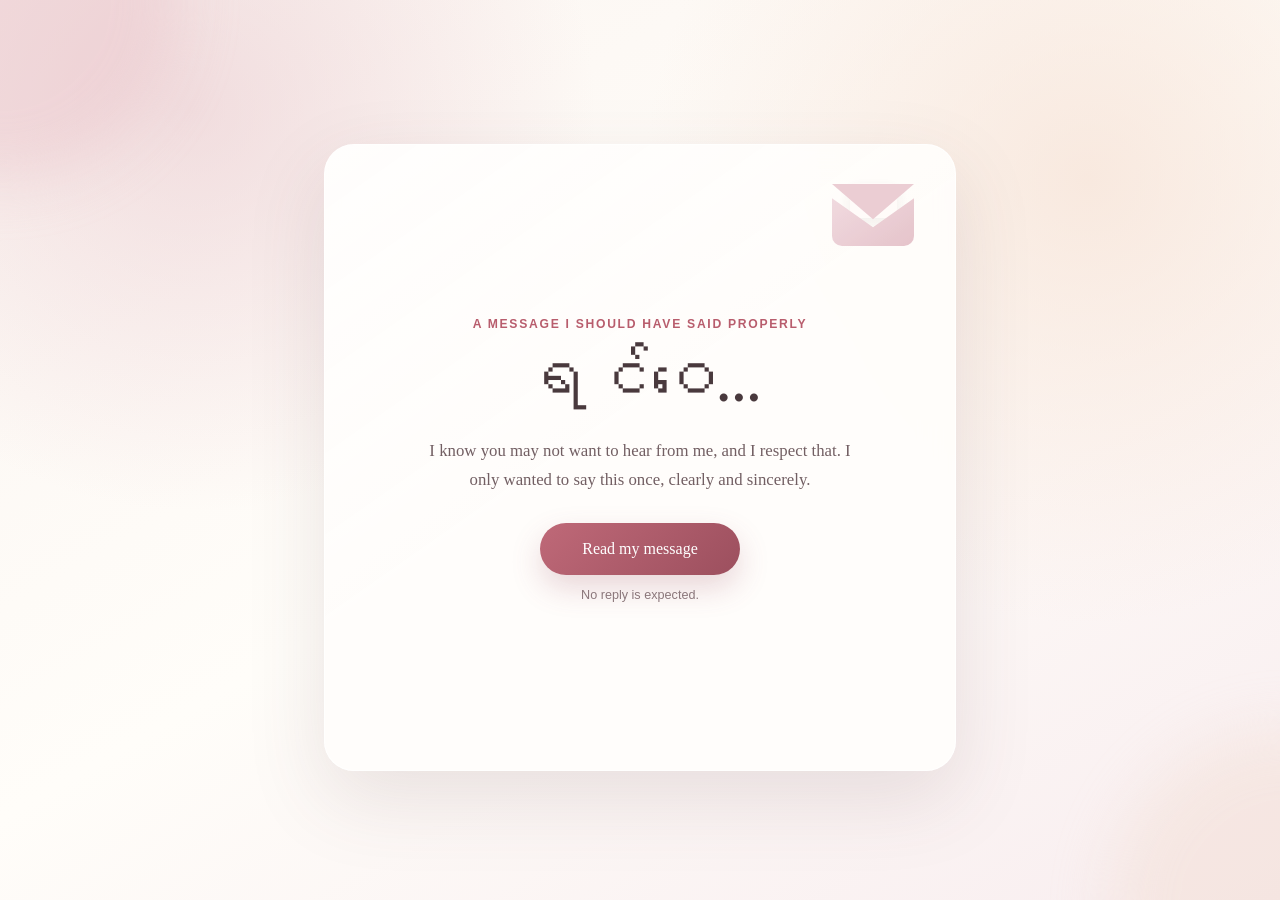
==== index.html @ 7823ca86 "Update index.html" ====
<!DOCTYPE html>
<html lang="en">
<head>
  <meta charset="UTF-8" />
  <meta name="viewport" content="width=device-width, initial-scale=1.0" />
  <meta name="theme-color" content="#fbf6f2" />
  <meta name="description" content="A personal message." />
  <title>A Message I Should Have Said Properly</title>
  <link rel="stylesheet" href="style.css" />
</head>
<body>
  <div class="ambient ambient-one" aria-hidden="true"></div>
  <div class="ambient ambient-two" aria-hidden="true"></div>

  <main class="page-shell">
    <section class="message-card" id="messageCard">
      <div class="envelope-wrap" aria-hidden="true">
        <div class="envelope">
          <div class="envelope-flap"></div>
          <div class="letter">♡</div>
          <div class="envelope-front"></div>
        </div>
      </div>

      <div id="introView" class="view active">
        <p class="eyebrow">A message I should have said properly</p>
        <h1 id="greeting">Hey...</h1>
        <p class="intro-copy">
          I know you may not want to hear from me, and I respect that.
          I only wanted to say this once, clearly and sincerely.
        </p>

        <button class="primary-button" id="readButton" type="button">
          Read my message
        </button>

        <p class="no-pressure">No reply is expected.</p>
      </div>

      <div id="messageView" class="view" hidden>
        <p class="eyebrow">No excuses. No expectations.</p>
        <h2 id="messageTitle">I’m sorry.</h2>

        <div class="progress-wrap">
          <div class="progress-text" id="progressText">1 / 1</div>
          <div class="progress-bar">
            <span class="progress-fill" id="progressFill"></span>
          </div>
        </div>

        <div class="step-card">
          <p class="step-paragraph" id="stepParagraph"></p>
        </div>

        <div class="nav-buttons">
          <button class="secondary-button" id="backButton" type="button">
            Back
          </button>
          <button class="primary-button" id="nextButton" type="button">
            Next
          </button>
        </div>

        <div class="signature" id="signature"></div>

        <div id="reactionSection" class="reaction-section" hidden>
          <div class="reaction-divider"></div>

          <p class="reaction-eyebrow">Only if you want to</p>
          <h3>How do you feel after reading this?</h3>
          <p class="reaction-note">
            You don't have to choose anything. If you do choose, your response stays on this page
            until you press <strong>Send my response</strong>.
          </p>

          <div class="reaction-grid" id="reactionGrid">
            <button class="reaction-button" type="button" data-reaction="still_hurt">
              I'm still hurt
            </button>
            <button class="reaction-button" type="button" data-reaction="need_time">
              I need more time
            </button>
            <button class="reaction-button" type="button" data-reaction="forgive">
              I forgive you
            </button>
            <button class="reaction-button" type="button" data-reaction="read_take_care">
              I read this. Take care.
            </button>
          </div>

          <button class="send-response-button" id="sendResponseButton" type="button" disabled>
            Send my response
          </button>

          <p class="reaction-status" id="reactionStatus" aria-live="polite"></p>
        </div>
      </div>
    </section>

    
  </main>

  <script src="script.js"></script>
</body>
</html>
---- style.css ----
:root {
  --bg: #fbf6f2;
  --paper: rgba(255, 253, 251, 0.94);
  --ink: #4f4144;
  --muted: #8b777b;
  --rose: #b85d6d;
  --rose-dark: #8f4453;
  --rose-soft: #edd1d7;
  --cream: #fffaf5;
  --line: rgba(143, 68, 83, 0.12);
  --shadow: 0 28px 80px rgba(94, 61, 68, 0.13);
}

* {
  box-sizing: border-box;
}

html {
  background: var(--bg);
}

body {
  min-height: 100vh;
  margin: 0;
  color: var(--ink);
  font-family: Georgia, "Times New Roman", serif;
  background:
    radial-gradient(circle at 15% 12%, rgba(232, 199, 205, 0.55), transparent 30%),
    radial-gradient(circle at 85% 20%, rgba(246, 226, 214, 0.75), transparent 34%),
    linear-gradient(150deg, #fbf5f1 0%, #fffdf9 50%, #f8edef 100%);
  overflow-x: hidden;
}

button {
  font: inherit;
}

.ambient {
  position: fixed;
  width: 360px;
  height: 360px;
  border-radius: 999px;
  filter: blur(30px);
  opacity: 0.35;
  pointer-events: none;
}

.ambient-one {
  top: -180px;
  left: -180px;
  background: #e6b8c1;
}

.ambient-two {
  right: -190px;
  bottom: -190px;
  background: #f0d8c9;
}

.page-shell {
  position: relative;
  z-index: 2;
  width: min(100%, 680px);
  min-height: 100vh;
  margin: 0 auto;
  padding: 34px 16px 24px;
  display: grid;
  align-content: center;
  gap: 14px;
}

.message-card {
  position: relative;
  min-height: 610px;
  padding: 38px 22px 34px;
  border: 1px solid rgba(255, 255, 255, 0.82);
  border-radius: 30px;
  background: var(--paper);
  box-shadow: var(--shadow);
  backdrop-filter: blur(16px);
  -webkit-backdrop-filter: blur(16px);
  overflow: hidden;
}

.message-card::before {
  content: "";
  position: absolute;
  inset: 0;
  pointer-events: none;
  background: linear-gradient(145deg, rgba(255,255,255,.42), transparent 48%);
}

.view {
  position: relative;
  z-index: 2;
  max-width: 500px;
  margin: 0 auto;
  animation: fadeUp .5s ease both;
}

#introView {
  min-height: 525px;
  display: flex;
  flex-direction: column;
  justify-content: center;
  text-align: center;
}

#messageView {
  padding-top: 16px;
}

.eyebrow {
  margin: 0 0 14px;
  color: var(--rose);
  font-family: Arial, Helvetica, sans-serif;
  font-size: .76rem;
  font-weight: 700;
  letter-spacing: .14em;
  text-transform: uppercase;
}

h1,
h2 {
  margin: 0;
  color: #49393d;
  font-weight: 500;
  letter-spacing: -.025em;
}

h1 {
  font-size: clamp(2.4rem, 9vw, 4.2rem);
  line-height: 1.02;
}

h2 {
  font-size: clamp(2.1rem, 8vw, 3.5rem);
  line-height: 1.03;
}

.intro-copy {
  max-width: 430px;
  margin: 22px auto 0;
  color: #725f63;
  font-size: 1.05rem;
  line-height: 1.75;
}

.primary-button,
.secondary-button {
  min-height: 52px;
  padding: 13px 24px;
  border-radius: 999px;
  cursor: pointer;
  transition: transform .18s ease, box-shadow .18s ease;
}

.primary-button {
  border: 0;
  color: white;
  background: linear-gradient(135deg, #bf6978, #9c4f5e);
  box-shadow: 0 13px 30px rgba(156, 79, 94, .22);
}

.primary-button:hover,
.primary-button:focus-visible,
.secondary-button:hover,
.secondary-button:focus-visible {
  transform: translateY(-2px);
}

.primary-button:hover,
.primary-button:focus-visible {
  box-shadow: 0 16px 34px rgba(156, 79, 94, .28);
}

.secondary-button {
  border: 1px solid #e4d2d6;
  color: var(--rose-dark);
  background: rgba(255, 250, 247, 0.95);
}

#readButton {
  align-self: center;
  min-width: 200px;
  margin-top: 28px;
}

.no-pressure {
  margin: 13px 0 0;
  color: var(--muted);
  font-family: Arial, Helvetica, sans-serif;
  font-size: .79rem;
}

.progress-wrap {
  margin-top: 18px;
  margin-bottom: 20px;
}

.progress-text {
  margin-bottom: 8px;
  text-align: center;
  color: #8c6a71;
  font-family: Arial, Helvetica, sans-serif;
  font-size: .85rem;
  font-weight: 700;
}

.progress-bar {
  width: 100%;
  height: 6px;
  border-radius: 999px;
  background: #efdfdf;
  overflow: hidden;
}

.progress-fill {
  display: block;
  width: 0;
  height: 100%;
  border-radius: inherit;
  background: linear-gradient(90deg, #cc8592, #9c4f5e);
  transition: width .3s ease;
}

.step-card {
  min-height: 275px;
  display: grid;
  align-items: center;
  padding: 26px 22px;
  border: 1px solid var(--line);
  border-radius: 24px;
  background: linear-gradient(145deg, rgba(255,250,247,.95), rgba(252,241,243,.78));
  box-shadow: 0 10px 24px rgba(94, 61, 68, 0.05);
}

.step-paragraph {
  margin: 0;
  color: #5d4d51;
  font-size: 1.08rem;
  line-height: 1.9;
  text-align: center;
  animation: fadeUp .45s ease both;
}

.nav-buttons {
  display: grid;
  grid-template-columns: 1fr 1fr;
  gap: 12px;
  margin-top: 18px;
}

.signature {
  margin-top: 20px;
  text-align: right;
  color: #8c6a71;
  font-style: italic;
  font-size: 1rem;
}

.privacy-note {
  margin: 0 auto;
  max-width: 580px;
  text-align: center;
  color: rgba(92, 74, 78, .62);
  font-family: Arial, Helvetica, sans-serif;
  font-size: .72rem;
  line-height: 1.45;
}

.envelope-wrap {
  position: absolute;
  z-index: 1;
  right: 18px;
  top: 15px;
  width: 96px;
  height: 82px;
  opacity: .8;
}

.envelope {
  position: absolute;
  inset: 0;
  animation: floatEnvelope 3.8s ease-in-out infinite;
}

.envelope-front {
  position: absolute;
  left: 7px;
  bottom: 7px;
  width: 82px;
  height: 52px;
  border-radius: 5px 5px 10px 10px;
  background: linear-gradient(145deg, #eed2d8, #dfb5bf);
  clip-path: polygon(0 8%, 50% 64%, 100% 8%, 100% 100%, 0 100%);
}

.envelope-flap {
  position: absolute;
  z-index: 1;
  left: 7px;
  top: 13px;
  width: 82px;
  height: 42px;
  background: #e6c1c9;
  clip-path: polygon(0 0, 50% 84%, 100% 0);
}

.letter {
  position: absolute;
  z-index: 0;
  left: 25px;
  bottom: 35px;
  width: 47px;
  height: 35px;
  display: grid;
  place-items: center;
  border-radius: 5px;
  color: var(--rose);
  background: #fffaf8;
  box-shadow: 0 6px 15px rgba(94, 61, 68, .09);
  animation: letterPeek 3.8s ease-in-out infinite;
}

@keyframes fadeUp {
  from {
    opacity: 0;
    transform: translateY(12px);
  }
  to {
    opacity: 1;
    transform: translateY(0);
  }
}

@keyframes floatEnvelope {
  0%,100% { transform: translateY(0) rotate(-1deg); }
  50% { transform: translateY(-7px) rotate(1deg); }
}

@keyframes letterPeek {
  0%,100% { transform: translateY(3px); }
  50% { transform: translateY(-8px); }
}

@media (min-width: 640px) {
  .page-shell {
    padding: 45px 24px 30px;
  }

  .message-card {
    padding: 52px 54px 48px;
  }

  .envelope-wrap {
    right: 34px;
    top: 26px;
  }
}

@media (max-width: 420px) {
  .message-card {
    min-height: 580px;
    padding-inline: 18px;
    border-radius: 25px;
  }

  #introView {
    min-height: 500px;
  }

  .step-card {
    min-height: 290px;
    padding-inline: 18px;
  }

  .nav-buttons {
    grid-template-columns: 1fr;
  }

  .envelope-wrap {
    transform: scale(.82);
    transform-origin: top right;
  }
}

@media (prefers-reduced-motion: reduce) {
  *,
  *::before,
  *::after {
    animation-duration: .001ms !important;
    animation-iteration-count: 1 !important;
    transition-duration: .001ms !important;
  }
}


.reaction-section {
  margin-top: 34px;
  padding-top: 4px;
  animation: fadeUp .5s ease both;
}

.reaction-divider {
  width: 46px;
  height: 1px;
  margin: 0 auto 26px;
  background: #d9b9bf;
}

.reaction-eyebrow {
  margin: 0 0 9px;
  text-align: center;
  color: var(--rose);
  font-family: Arial, Helvetica, sans-serif;
  font-size: .73rem;
  font-weight: 700;
  letter-spacing: .13em;
  text-transform: uppercase;
}

.reaction-section h3 {
  margin: 0;
  text-align: center;
  color: #4d3b3f;
  font-size: 1.35rem;
  font-weight: 500;
}

.reaction-note {
  max-width: 430px;
  margin: 11px auto 18px;
  text-align: center;
  color: #8a7579;
  font-family: Arial, Helvetica, sans-serif;
  font-size: .82rem;
  line-height: 1.55;
}

.reaction-grid {
  display: grid;
  gap: 10px;
}

.reaction-button {
  min-height: 50px;
  padding: 12px 15px;
  border: 1px solid #e7d4d8;
  border-radius: 15px;
  background: rgba(255, 251, 249, .96);
  color: #674d53;
  cursor: pointer;
  transition: transform .16s ease, border-color .16s ease, background .16s ease;
}

.reaction-button:hover,
.reaction-button:focus-visible {
  transform: translateY(-1px);
  border-color: #cf9fab;
}

.reaction-button.selected {
  border-color: #b66272;
  background: #f8e9ec;
  color: #7e3e4b;
  font-weight: 700;
}

.send-response-button {
  width: 100%;
  min-height: 50px;
  margin-top: 14px;
  padding: 12px 18px;
  border: 0;
  border-radius: 999px;
  background: linear-gradient(135deg, #b96372, #934957);
  color: #fff;
  font-family: Arial, Helvetica, sans-serif;
  font-weight: 700;
  cursor: pointer;
}

.send-response-button:disabled {
  opacity: .45;
  cursor: not-allowed;
}

.reaction-status {
  min-height: 20px;
  margin: 10px 0 0;
  text-align: center;
  color: #81686d;
  font-family: Arial, Helvetica, sans-serif;
  font-size: .8rem;
}
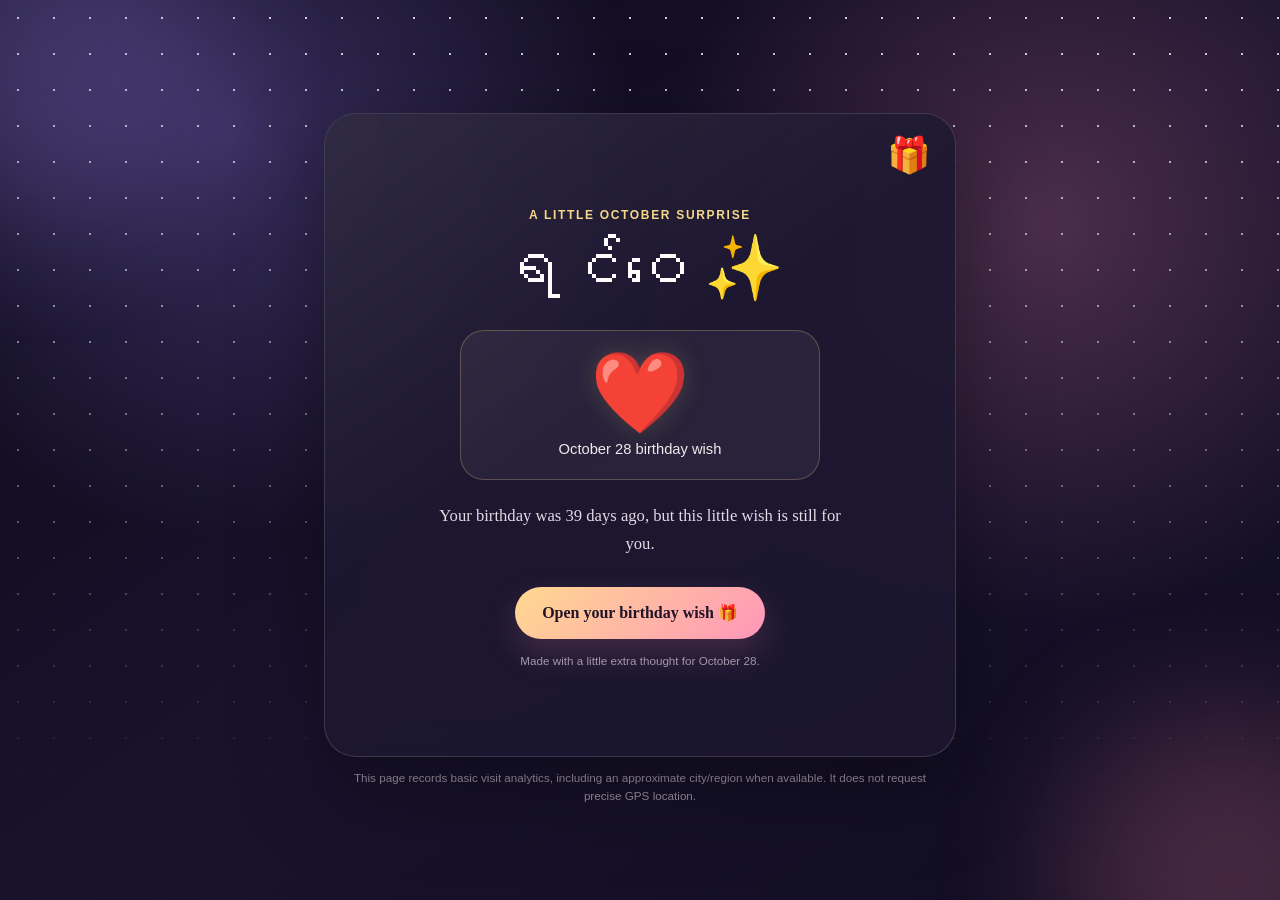
==== commit b0650ff5: "Add files via upload" ====
--- a/index.html
+++ b/index.html
@@ -3,49 +3,48 @@
 <head>
   <meta charset="UTF-8" />
   <meta name="viewport" content="width=device-width, initial-scale=1.0" />
-  <meta name="theme-color" content="#fbf6f2" />
-  <meta name="description" content="A personal message." />
-  <title>A Message I Should Have Said Properly</title>
+  <meta name="theme-color" content="#171329" />
+  <meta name="description" content="A little October 28 birthday surprise." />
+  <title>October 28 ✨</title>
   <link rel="stylesheet" href="style.css" />
 </head>
 <body>
-  <div class="ambient ambient-one" aria-hidden="true"></div>
-  <div class="ambient ambient-two" aria-hidden="true"></div>
+  <div class="stars" aria-hidden="true"></div>
+  <div class="glow glow-one" aria-hidden="true"></div>
+  <div class="glow glow-two" aria-hidden="true"></div>
+  <div id="confetti" class="confetti" aria-hidden="true"></div>
 
   <main class="page-shell">
-    <section class="message-card" id="messageCard">
-      <div class="envelope-wrap" aria-hidden="true">
-        <div class="envelope">
-          <div class="envelope-flap"></div>
-          <div class="letter">♡</div>
-          <div class="envelope-front"></div>
-        </div>
-      </div>
+    <section class="birthday-card" id="birthdayCard">
+      <div class="gift-icon" aria-hidden="true">🎁</div>
 
       <div id="introView" class="view active">
-        <p class="eyebrow">A message I should have said properly</p>
-        <h1 id="greeting">Hey...</h1>
-        <p class="intro-copy">
-          I know you may not want to hear from me, and I respect that.
-          I only wanted to say this once, clearly and sincerely.
+        <p class="eyebrow">A little October surprise</p>
+        <h1 id="greeting">For you ✨</h1>
+
+        <div class="countdown-box" aria-live="polite">
+          <div class="countdown-number" id="countdownNumber">—</div>
+          <div class="countdown-label" id="countdownLabel">until October 28</div>
+        </div>
+
+        <p class="intro-copy" id="introCopy">
+          Something special is waiting for you. Open it whenever you're ready.
         </p>
 
         <button class="primary-button" id="readButton" type="button">
-          Read my message
+          Open your birthday surprise 🎁
         </button>
 
-        <p class="no-pressure">No reply is expected.</p>
+        <p class="tiny-note">Made with a little extra thought for October 28.</p>
       </div>
 
       <div id="messageView" class="view" hidden>
-        <p class="eyebrow">No excuses. No expectations.</p>
-        <h2 id="messageTitle">I’m sorry.</h2>
+        <p class="eyebrow" id="messageEyebrow">A birthday wish for you</p>
+        <h2 id="messageTitle">Happy Birthday 🎂</h2>
 
         <div class="progress-wrap">
           <div class="progress-text" id="progressText">1 / 1</div>
-          <div class="progress-bar">
-            <span class="progress-fill" id="progressFill"></span>
-          </div>
+          <div class="progress-bar"><span class="progress-fill" id="progressFill"></span></div>
         </div>
 
         <div class="step-card">
@@ -53,51 +52,31 @@
         </div>
 
         <div class="nav-buttons">
-          <button class="secondary-button" id="backButton" type="button">
-            Back
-          </button>
-          <button class="primary-button" id="nextButton" type="button">
-            Next
-          </button>
+          <button class="secondary-button" id="backButton" type="button">Back</button>
+          <button class="primary-button" id="nextButton" type="button">Next</button>
         </div>
 
         <div class="signature" id="signature"></div>
 
         <div id="reactionSection" class="reaction-section" hidden>
           <div class="reaction-divider"></div>
-
-          <p class="reaction-eyebrow">Only if you want to</p>
-          <h3>How do you feel after reading this?</h3>
-          <p class="reaction-note">
-            You don't have to choose anything. If you do choose, your response stays on this page
-            until you press <strong>Send my response</strong>.
-          </p>
-
+          <p class="reaction-eyebrow">One last tiny question 😊</p>
+          <h3>Did this make you smile?</h3>
           <div class="reaction-grid" id="reactionGrid">
-            <button class="reaction-button" type="button" data-reaction="still_hurt">
-              I'm still hurt
-            </button>
-            <button class="reaction-button" type="button" data-reaction="need_time">
-              I need more time
-            </button>
-            <button class="reaction-button" type="button" data-reaction="forgive">
-              I forgive you
-            </button>
-            <button class="reaction-button" type="button" data-reaction="read_take_care">
-              I read this. Take care.
-            </button>
+            <button class="reaction-button" type="button" data-reaction="yes_smile">Yes ❤️</button>
+            <button class="reaction-button" type="button" data-reaction="of_course">Of course 😄</button>
           </div>
-
           <button class="send-response-button" id="sendResponseButton" type="button" disabled>
-            Send my response
+            Send my answer
           </button>
-
           <p class="reaction-status" id="reactionStatus" aria-live="polite"></p>
         </div>
       </div>
     </section>
 
-    
+    <p class="privacy-note">
+      This page records basic visit analytics, including an approximate city/region when available. It does not request precise GPS location.
+    </p>
   </main>
 
   <script src="script.js"></script>
--- a/style.css
+++ b/style.css
@@ -1,496 +1,73 @@
 :root {
-  --bg: #fbf6f2;
-  --paper: rgba(255, 253, 251, 0.94);
-  --ink: #4f4144;
-  --muted: #8b777b;
-  --rose: #b85d6d;
-  --rose-dark: #8f4453;
-  --rose-soft: #edd1d7;
-  --cream: #fffaf5;
-  --line: rgba(143, 68, 83, 0.12);
-  --shadow: 0 28px 80px rgba(94, 61, 68, 0.13);
+  --bg: #100d20;
+  --card: rgba(29, 23, 48, .88);
+  --paper: rgba(255,255,255,.94);
+  --ink: #fff9fb;
+  --muted: #d8c9d9;
+  --pink: #ff8fb4;
+  --gold: #f7d889;
+  --violet: #9e85ff;
 }
-
-* {
-  box-sizing: border-box;
+* { box-sizing: border-box; }
+html { background: var(--bg); }
+body {
+  min-height: 100vh; margin: 0; color: var(--ink);
+  font-family: Georgia, "Times New Roman", serif; overflow-x: hidden;
+  background:
+    radial-gradient(circle at 18% 15%, rgba(158,133,255,.28), transparent 31%),
+    radial-gradient(circle at 82% 25%, rgba(255,143,180,.22), transparent 32%),
+    linear-gradient(145deg, #0d0a19 0%, #19122d 52%, #100d20 100%);
 }
-
-html {
-  background: var(--bg);
-}
-
-body {
-  min-height: 100vh;
-  margin: 0;
-  color: var(--ink);
-  font-family: Georgia, "Times New Roman", serif;
-  background:
-    radial-gradient(circle at 15% 12%, rgba(232, 199, 205, 0.55), transparent 30%),
-    radial-gradient(circle at 85% 20%, rgba(246, 226, 214, 0.75), transparent 34%),
-    linear-gradient(150deg, #fbf5f1 0%, #fffdf9 50%, #f8edef 100%);
-  overflow-x: hidden;
-}
-
-button {
-  font: inherit;
-}
-
-.ambient {
-  position: fixed;
-  width: 360px;
-  height: 360px;
-  border-radius: 999px;
-  filter: blur(30px);
-  opacity: 0.35;
-  pointer-events: none;
-}
-
-.ambient-one {
-  top: -180px;
-  left: -180px;
-  background: #e6b8c1;
-}
-
-.ambient-two {
-  right: -190px;
-  bottom: -190px;
-  background: #f0d8c9;
-}
-
-.page-shell {
-  position: relative;
-  z-index: 2;
-  width: min(100%, 680px);
-  min-height: 100vh;
-  margin: 0 auto;
-  padding: 34px 16px 24px;
-  display: grid;
-  align-content: center;
-  gap: 14px;
-}
-
-.message-card {
-  position: relative;
-  min-height: 610px;
-  padding: 38px 22px 34px;
-  border: 1px solid rgba(255, 255, 255, 0.82);
-  border-radius: 30px;
-  background: var(--paper);
-  box-shadow: var(--shadow);
-  backdrop-filter: blur(16px);
-  -webkit-backdrop-filter: blur(16px);
-  overflow: hidden;
-}
-
-.message-card::before {
-  content: "";
-  position: absolute;
-  inset: 0;
-  pointer-events: none;
-  background: linear-gradient(145deg, rgba(255,255,255,.42), transparent 48%);
-}
-
-.view {
-  position: relative;
-  z-index: 2;
-  max-width: 500px;
-  margin: 0 auto;
-  animation: fadeUp .5s ease both;
-}
-
-#introView {
-  min-height: 525px;
-  display: flex;
-  flex-direction: column;
-  justify-content: center;
-  text-align: center;
-}
-
-#messageView {
-  padding-top: 16px;
-}
-
-.eyebrow {
-  margin: 0 0 14px;
-  color: var(--rose);
-  font-family: Arial, Helvetica, sans-serif;
-  font-size: .76rem;
-  font-weight: 700;
-  letter-spacing: .14em;
-  text-transform: uppercase;
-}
-
-h1,
-h2 {
-  margin: 0;
-  color: #49393d;
-  font-weight: 500;
-  letter-spacing: -.025em;
-}
-
-h1 {
-  font-size: clamp(2.4rem, 9vw, 4.2rem);
-  line-height: 1.02;
-}
-
-h2 {
-  font-size: clamp(2.1rem, 8vw, 3.5rem);
-  line-height: 1.03;
-}
-
-.intro-copy {
-  max-width: 430px;
-  margin: 22px auto 0;
-  color: #725f63;
-  font-size: 1.05rem;
-  line-height: 1.75;
-}
-
-.primary-button,
-.secondary-button {
-  min-height: 52px;
-  padding: 13px 24px;
-  border-radius: 999px;
-  cursor: pointer;
-  transition: transform .18s ease, box-shadow .18s ease;
-}
-
-.primary-button {
-  border: 0;
-  color: white;
-  background: linear-gradient(135deg, #bf6978, #9c4f5e);
-  box-shadow: 0 13px 30px rgba(156, 79, 94, .22);
-}
-
-.primary-button:hover,
-.primary-button:focus-visible,
-.secondary-button:hover,
-.secondary-button:focus-visible {
-  transform: translateY(-2px);
-}
-
-.primary-button:hover,
-.primary-button:focus-visible {
-  box-shadow: 0 16px 34px rgba(156, 79, 94, .28);
-}
-
-.secondary-button {
-  border: 1px solid #e4d2d6;
-  color: var(--rose-dark);
-  background: rgba(255, 250, 247, 0.95);
-}
-
-#readButton {
-  align-self: center;
-  min-width: 200px;
-  margin-top: 28px;
-}
-
-.no-pressure {
-  margin: 13px 0 0;
-  color: var(--muted);
-  font-family: Arial, Helvetica, sans-serif;
-  font-size: .79rem;
-}
-
-.progress-wrap {
-  margin-top: 18px;
-  margin-bottom: 20px;
-}
-
-.progress-text {
-  margin-bottom: 8px;
-  text-align: center;
-  color: #8c6a71;
-  font-family: Arial, Helvetica, sans-serif;
-  font-size: .85rem;
-  font-weight: 700;
-}
-
-.progress-bar {
-  width: 100%;
-  height: 6px;
-  border-radius: 999px;
-  background: #efdfdf;
-  overflow: hidden;
-}
-
-.progress-fill {
-  display: block;
-  width: 0;
-  height: 100%;
-  border-radius: inherit;
-  background: linear-gradient(90deg, #cc8592, #9c4f5e);
-  transition: width .3s ease;
-}
-
-.step-card {
-  min-height: 275px;
-  display: grid;
-  align-items: center;
-  padding: 26px 22px;
-  border: 1px solid var(--line);
-  border-radius: 24px;
-  background: linear-gradient(145deg, rgba(255,250,247,.95), rgba(252,241,243,.78));
-  box-shadow: 0 10px 24px rgba(94, 61, 68, 0.05);
-}
-
-.step-paragraph {
-  margin: 0;
-  color: #5d4d51;
-  font-size: 1.08rem;
-  line-height: 1.9;
-  text-align: center;
-  animation: fadeUp .45s ease both;
-}
-
-.nav-buttons {
-  display: grid;
-  grid-template-columns: 1fr 1fr;
-  gap: 12px;
-  margin-top: 18px;
-}
-
-.signature {
-  margin-top: 20px;
-  text-align: right;
-  color: #8c6a71;
-  font-style: italic;
-  font-size: 1rem;
-}
-
-.privacy-note {
-  margin: 0 auto;
-  max-width: 580px;
-  text-align: center;
-  color: rgba(92, 74, 78, .62);
-  font-family: Arial, Helvetica, sans-serif;
-  font-size: .72rem;
-  line-height: 1.45;
-}
-
-.envelope-wrap {
-  position: absolute;
-  z-index: 1;
-  right: 18px;
-  top: 15px;
-  width: 96px;
-  height: 82px;
-  opacity: .8;
-}
-
-.envelope {
-  position: absolute;
-  inset: 0;
-  animation: floatEnvelope 3.8s ease-in-out infinite;
-}
-
-.envelope-front {
-  position: absolute;
-  left: 7px;
-  bottom: 7px;
-  width: 82px;
-  height: 52px;
-  border-radius: 5px 5px 10px 10px;
-  background: linear-gradient(145deg, #eed2d8, #dfb5bf);
-  clip-path: polygon(0 8%, 50% 64%, 100% 8%, 100% 100%, 0 100%);
-}
-
-.envelope-flap {
-  position: absolute;
-  z-index: 1;
-  left: 7px;
-  top: 13px;
-  width: 82px;
-  height: 42px;
-  background: #e6c1c9;
-  clip-path: polygon(0 0, 50% 84%, 100% 0);
-}
-
-.letter {
-  position: absolute;
-  z-index: 0;
-  left: 25px;
-  bottom: 35px;
-  width: 47px;
-  height: 35px;
-  display: grid;
-  place-items: center;
-  border-radius: 5px;
-  color: var(--rose);
-  background: #fffaf8;
-  box-shadow: 0 6px 15px rgba(94, 61, 68, .09);
-  animation: letterPeek 3.8s ease-in-out infinite;
-}
-
-@keyframes fadeUp {
-  from {
-    opacity: 0;
-    transform: translateY(12px);
-  }
-  to {
-    opacity: 1;
-    transform: translateY(0);
-  }
-}
-
-@keyframes floatEnvelope {
-  0%,100% { transform: translateY(0) rotate(-1deg); }
-  50% { transform: translateY(-7px) rotate(1deg); }
-}
-
-@keyframes letterPeek {
-  0%,100% { transform: translateY(3px); }
-  50% { transform: translateY(-8px); }
-}
-
-@media (min-width: 640px) {
-  .page-shell {
-    padding: 45px 24px 30px;
-  }
-
-  .message-card {
-    padding: 52px 54px 48px;
-  }
-
-  .envelope-wrap {
-    right: 34px;
-    top: 26px;
-  }
-}
-
-@media (max-width: 420px) {
-  .message-card {
-    min-height: 580px;
-    padding-inline: 18px;
-    border-radius: 25px;
-  }
-
-  #introView {
-    min-height: 500px;
-  }
-
-  .step-card {
-    min-height: 290px;
-    padding-inline: 18px;
-  }
-
-  .nav-buttons {
-    grid-template-columns: 1fr;
-  }
-
-  .envelope-wrap {
-    transform: scale(.82);
-    transform-origin: top right;
-  }
-}
-
-@media (prefers-reduced-motion: reduce) {
-  *,
-  *::before,
-  *::after {
-    animation-duration: .001ms !important;
-    animation-iteration-count: 1 !important;
-    transition-duration: .001ms !important;
-  }
-}
-
-
-.reaction-section {
-  margin-top: 34px;
-  padding-top: 4px;
-  animation: fadeUp .5s ease both;
-}
-
-.reaction-divider {
-  width: 46px;
-  height: 1px;
-  margin: 0 auto 26px;
-  background: #d9b9bf;
-}
-
-.reaction-eyebrow {
-  margin: 0 0 9px;
-  text-align: center;
-  color: var(--rose);
-  font-family: Arial, Helvetica, sans-serif;
-  font-size: .73rem;
-  font-weight: 700;
-  letter-spacing: .13em;
-  text-transform: uppercase;
-}
-
-.reaction-section h3 {
-  margin: 0;
-  text-align: center;
-  color: #4d3b3f;
-  font-size: 1.35rem;
-  font-weight: 500;
-}
-
-.reaction-note {
-  max-width: 430px;
-  margin: 11px auto 18px;
-  text-align: center;
-  color: #8a7579;
-  font-family: Arial, Helvetica, sans-serif;
-  font-size: .82rem;
-  line-height: 1.55;
-}
-
-.reaction-grid {
-  display: grid;
-  gap: 10px;
-}
-
-.reaction-button {
-  min-height: 50px;
-  padding: 12px 15px;
-  border: 1px solid #e7d4d8;
-  border-radius: 15px;
-  background: rgba(255, 251, 249, .96);
-  color: #674d53;
-  cursor: pointer;
-  transition: transform .16s ease, border-color .16s ease, background .16s ease;
-}
-
-.reaction-button:hover,
-.reaction-button:focus-visible {
-  transform: translateY(-1px);
-  border-color: #cf9fab;
-}
-
-.reaction-button.selected {
-  border-color: #b66272;
-  background: #f8e9ec;
-  color: #7e3e4b;
-  font-weight: 700;
-}
-
-.send-response-button {
-  width: 100%;
-  min-height: 50px;
-  margin-top: 14px;
-  padding: 12px 18px;
-  border: 0;
-  border-radius: 999px;
-  background: linear-gradient(135deg, #b96372, #934957);
-  color: #fff;
-  font-family: Arial, Helvetica, sans-serif;
-  font-weight: 700;
-  cursor: pointer;
-}
-
-.send-response-button:disabled {
-  opacity: .45;
-  cursor: not-allowed;
-}
-
-.reaction-status {
-  min-height: 20px;
-  margin: 10px 0 0;
-  text-align: center;
-  color: #81686d;
-  font-family: Arial, Helvetica, sans-serif;
-  font-size: .8rem;
-}
+button { font: inherit; }
+.stars { position: fixed; inset: 0; pointer-events:none; opacity:.8; background-image: radial-gradient(#fff 1px, transparent 1px); background-size: 36px 36px; mask-image: linear-gradient(to bottom, black, transparent 90%); }
+.glow { position:fixed; width:340px; height:340px; border-radius:50%; filter:blur(70px); opacity:.22; pointer-events:none; }
+.glow-one { top:-120px; left:-130px; background:#a58bff; }
+.glow-two { right:-120px; bottom:-150px; background:#ff87b1; }
+.page-shell { position:relative; z-index:2; width:min(100%,680px); min-height:100vh; margin:0 auto; padding:28px 16px 22px; display:grid; align-content:center; gap:12px; }
+.birthday-card { position:relative; min-height:630px; padding:42px 22px 34px; border:1px solid rgba(255,255,255,.15); border-radius:32px; background:var(--card); box-shadow:0 30px 90px rgba(0,0,0,.35); backdrop-filter:blur(18px); overflow:hidden; }
+.birthday-card::before { content:""; position:absolute; inset:0; pointer-events:none; background:linear-gradient(145deg,rgba(255,255,255,.08),transparent 45%); }
+.view { position:relative; z-index:2; max-width:500px; margin:0 auto; animation:fadeUp .55s ease both; }
+#introView { min-height:540px; display:flex; flex-direction:column; justify-content:center; text-align:center; }
+#messageView { padding-top:18px; }
+.gift-icon { position:absolute; right:24px; top:20px; font-size:2.2rem; animation:float 3s ease-in-out infinite; z-index:3; }
+.eyebrow,.reaction-eyebrow { margin:0 0 13px; color:var(--gold); font-family:Arial,sans-serif; font-size:.75rem; font-weight:800; letter-spacing:.14em; text-transform:uppercase; }
+h1,h2,h3 { margin:0; font-weight:500; }
+h1 { font-size:clamp(2.4rem,9vw,4rem); line-height:1.05; }
+h2 { font-size:clamp(2rem,8vw,3.4rem); line-height:1.05; text-align:center; }
+h3 { font-size:1.55rem; }
+.countdown-box { margin:28px auto 0; width:min(100%,360px); padding:22px 16px; border:1px solid rgba(247,216,137,.26); border-radius:24px; background:rgba(255,255,255,.055); }
+.countdown-number { color:var(--gold); font-family:Arial,sans-serif; font-size:clamp(3rem,14vw,5rem); line-height:1; font-weight:900; text-shadow:0 0 26px rgba(247,216,137,.18); }
+.countdown-label { margin-top:8px; color:#f3e8ed; font-family:Arial,sans-serif; font-size:.92rem; }
+.intro-copy { margin:22px auto 0; max-width:430px; color:#e6d9e5; font-size:1.04rem; line-height:1.72; }
+.primary-button,.secondary-button,.send-response-button,.reaction-button { min-height:52px; border-radius:999px; cursor:pointer; transition:.18s ease; }
+.primary-button,.send-response-button { border:0; color:#201426; font-weight:800; background:linear-gradient(135deg,#ffd990,#ff96b9); box-shadow:0 14px 34px rgba(255,143,180,.18); }
+.primary-button:hover,.secondary-button:hover,.reaction-button:hover,.send-response-button:hover { transform:translateY(-2px); }
+.secondary-button,.reaction-button { border:1px solid rgba(255,255,255,.14); color:#fff; background:rgba(255,255,255,.06); }
+#readButton { align-self:center; min-width:250px; margin-top:28px; padding:13px 25px; }
+.tiny-note,.privacy-note { font-family:Arial,sans-serif; color:rgba(240,228,238,.62); font-size:.73rem; line-height:1.5; }
+.tiny-note { margin:13px 0 0; }
+.privacy-note { margin:0 auto; max-width:590px; text-align:center; }
+.progress-wrap { margin:22px 0 20px; }
+.progress-text { margin-bottom:8px; text-align:center; color:#d8c9d9; font-family:Arial,sans-serif; font-size:.83rem; font-weight:700; }
+.progress-bar { height:6px; border-radius:999px; background:rgba(255,255,255,.1); overflow:hidden; }
+.progress-fill { display:block; width:0; height:100%; border-radius:inherit; background:linear-gradient(90deg,var(--violet),var(--pink),var(--gold)); transition:width .3s ease; }
+.step-card { min-height:285px; display:grid; align-items:center; padding:28px 22px; border:1px solid rgba(255,255,255,.12); border-radius:26px; background:linear-gradient(145deg,rgba(255,255,255,.08),rgba(255,255,255,.035)); }
+.step-paragraph { margin:0; color:#fff8fb; font-size:1.09rem; line-height:1.9; text-align:center; animation:fadeUp .42s ease both; }
+.nav-buttons { display:grid; grid-template-columns:1fr 1fr; gap:12px; margin-top:18px; }
+.nav-buttons button { padding:12px 18px; }
+.signature { margin-top:20px; text-align:right; color:#d9c8d5; font-size:.96rem; font-style:italic; }
+.reaction-section { margin-top:30px; text-align:center; }
+.reaction-divider { height:1px; margin-bottom:28px; background:linear-gradient(90deg,transparent,rgba(255,255,255,.18),transparent); }
+.reaction-grid { display:grid; grid-template-columns:1fr 1fr; gap:10px; margin-top:18px; }
+.reaction-button { padding:10px; }
+.reaction-button.selected { border-color:var(--gold); background:rgba(247,216,137,.12); }
+.send-response-button { width:100%; margin-top:14px; padding:12px 20px; }
+.send-response-button:disabled { opacity:.45; cursor:not-allowed; transform:none; }
+.reaction-status { min-height:20px; color:#d8c9d9; font-family:Arial,sans-serif; font-size:.82rem; }
+.confetti { position:fixed; inset:0; pointer-events:none; z-index:99; overflow:hidden; }
+.confetti span { position:absolute; top:-50px; font-size:1.35rem; animation:fall linear forwards; }
+@keyframes fadeUp { from { opacity:0; transform:translateY(13px); } to { opacity:1; transform:translateY(0); } }
+@keyframes float { 0%,100% { transform:translateY(0) rotate(-4deg); } 50% { transform:translateY(-8px) rotate(4deg); } }
+@keyframes fall { to { transform:translateY(115vh) rotate(720deg); opacity:.2; } }
+@media (min-width:640px) { .page-shell { padding:44px 24px 26px; } .birthday-card { padding:54px 56px 48px; } }
+@media (max-width:430px) { .birthday-card { min-height:600px; padding-inline:18px; border-radius:26px; } .nav-buttons,.reaction-grid { grid-template-columns:1fr; } .gift-icon { right:16px; } }
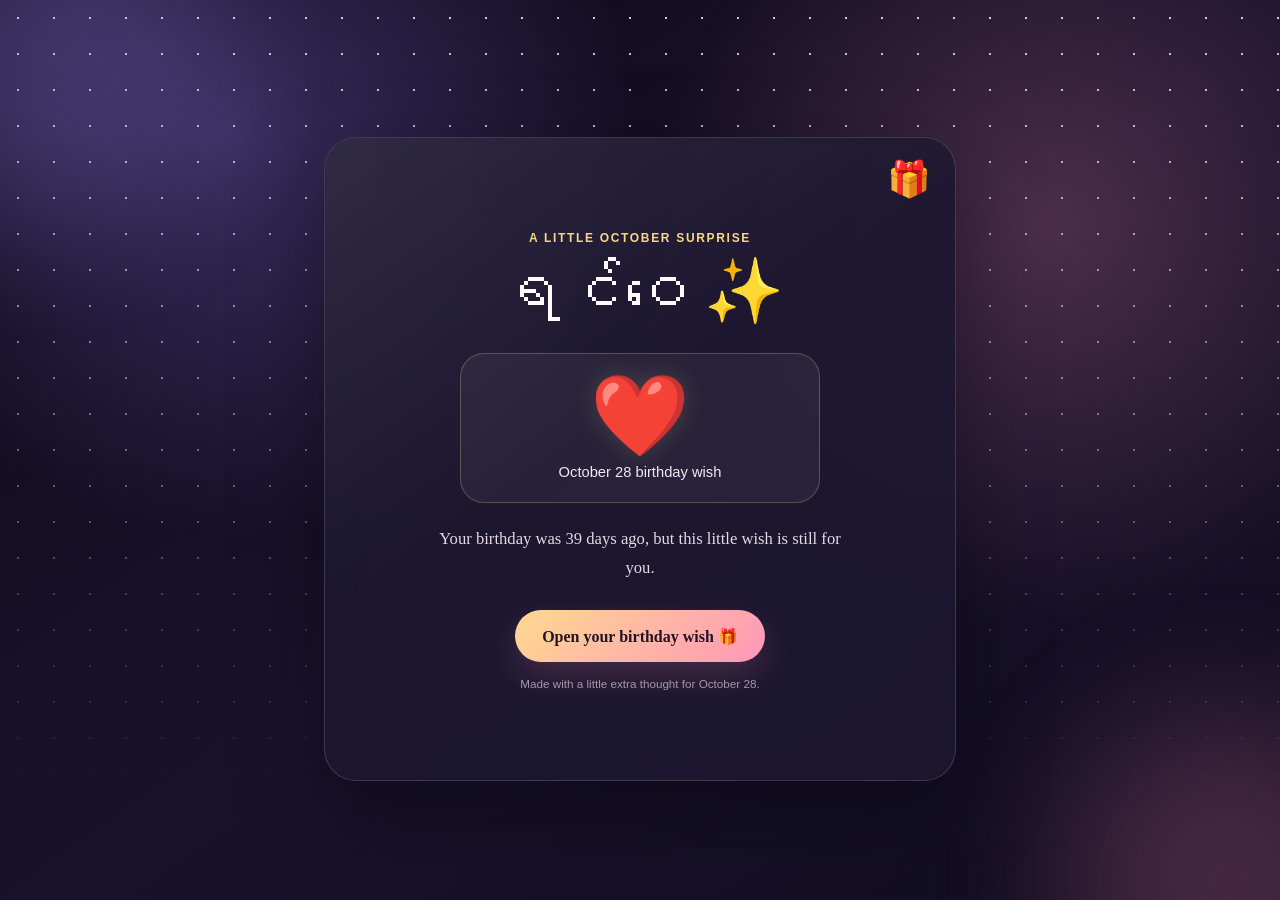
==== commit 97d64114: "Update index.html" ====
--- a/index.html
+++ b/index.html
@@ -61,10 +61,10 @@
         <div id="reactionSection" class="reaction-section" hidden>
           <div class="reaction-divider"></div>
           <p class="reaction-eyebrow">One last tiny question 😊</p>
-          <h3>Did this make you smile?</h3>
+          <h3>ဒါကိုမြင်ပြီး ပြုံးမိသွားလား?</h3>
           <div class="reaction-grid" id="reactionGrid">
-            <button class="reaction-button" type="button" data-reaction="yes_smile">Yes ❤️</button>
-            <button class="reaction-button" type="button" data-reaction="of_course">Of course 😄</button>
+            <button class="reaction-button" type="button" data-reaction="yes_smile">အင်း  ❤️</button>
+            <button class="reaction-button" type="button" data-reaction="of_course">ဒါပေါ့😄</button>
           </div>
           <button class="send-response-button" id="sendResponseButton" type="button" disabled>
             Send my answer
@@ -74,9 +74,7 @@
       </div>
     </section>
 
-    <p class="privacy-note">
-      This page records basic visit analytics, including an approximate city/region when available. It does not request precise GPS location.
-    </p>
+    
   </main>
 
   <script src="script.js"></script>
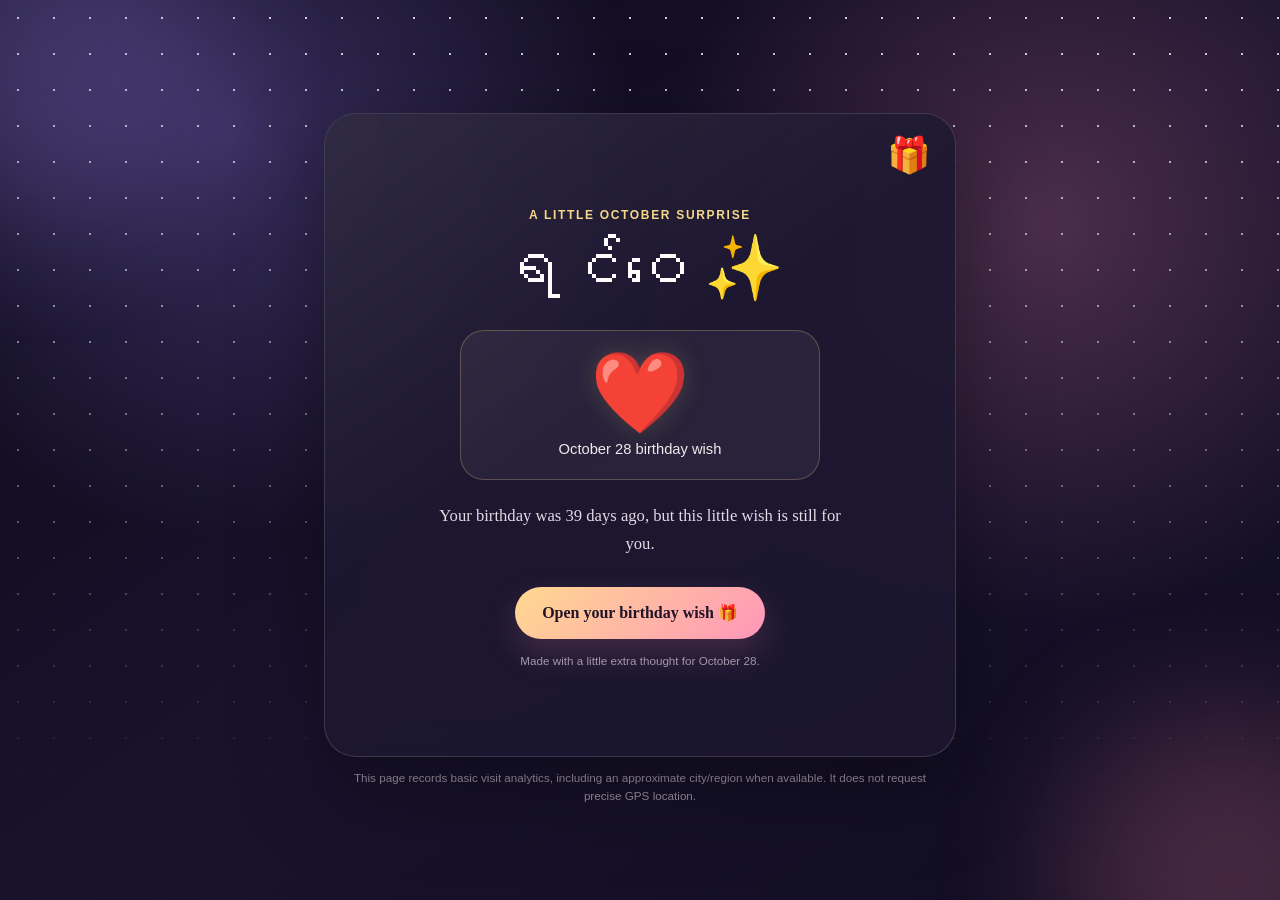
==== commit 5b83fd0f: "Add files via upload" ====
--- a/index.html
+++ b/index.html
@@ -61,10 +61,10 @@
         <div id="reactionSection" class="reaction-section" hidden>
           <div class="reaction-divider"></div>
           <p class="reaction-eyebrow">One last tiny question 😊</p>
-          <h3>ဒါကိုမြင်ပြီး ပြုံးမိသွားလား?</h3>
+          <h3>Did this make you smile?</h3>
           <div class="reaction-grid" id="reactionGrid">
-            <button class="reaction-button" type="button" data-reaction="yes_smile">အင်း  ❤️</button>
-            <button class="reaction-button" type="button" data-reaction="of_course">ဒါပေါ့😄</button>
+            <button class="reaction-button" type="button" data-reaction="yes_smile">Yes ❤️</button>
+            <button class="reaction-button" type="button" data-reaction="of_course">Of course 😄</button>
           </div>
           <button class="send-response-button" id="sendResponseButton" type="button" disabled>
             Send my answer
@@ -74,7 +74,9 @@
       </div>
     </section>
 
-    
+    <p class="privacy-note">
+      This page records basic visit analytics, including an approximate city/region when available. It does not request precise GPS location.
+    </p>
   </main>
 
   <script src="script.js"></script>
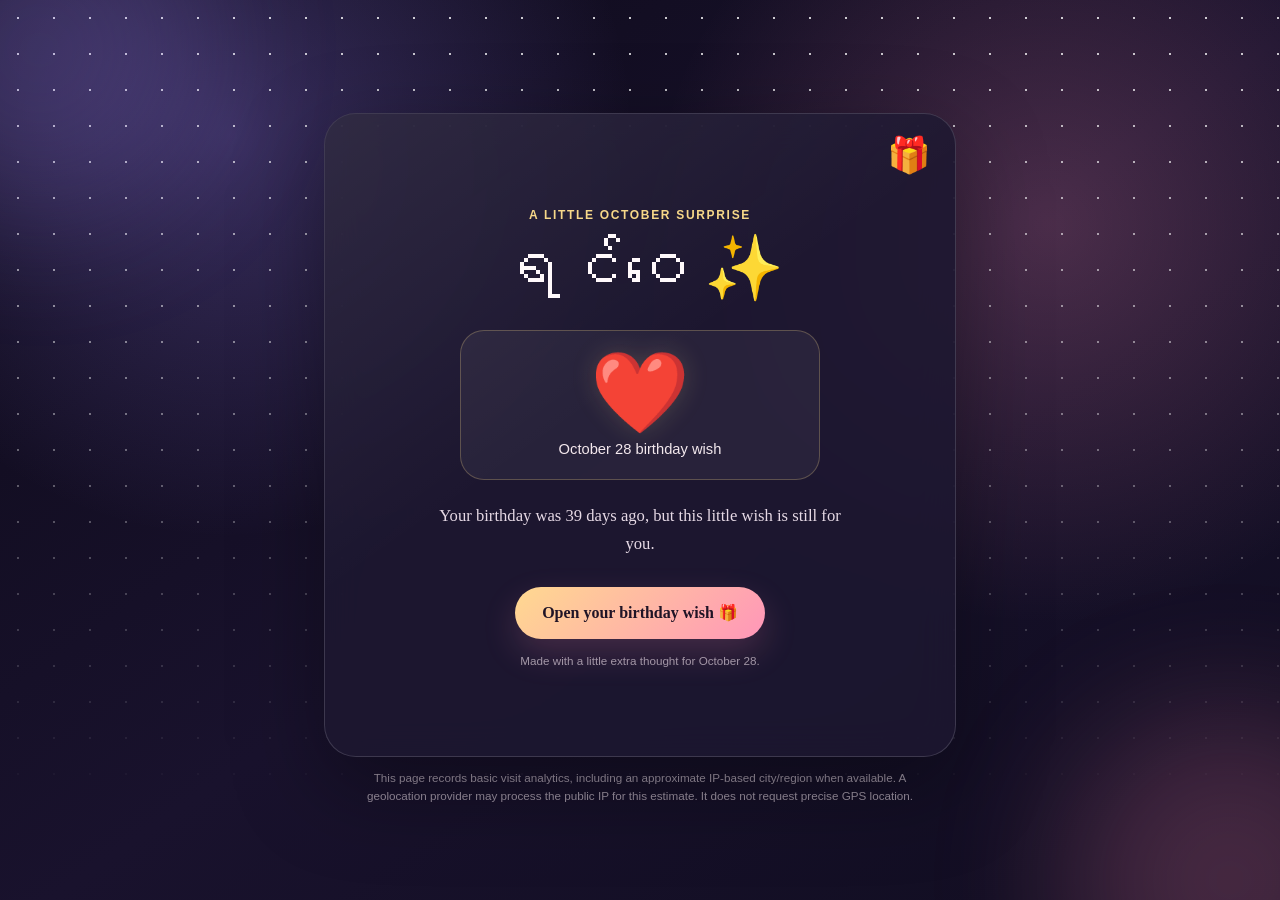
==== commit 9232b339: "Add files via upload" ====
--- a/index.html
+++ b/index.html
@@ -75,7 +75,7 @@
     </section>
 
     <p class="privacy-note">
-      This page records basic visit analytics, including an approximate city/region when available. It does not request precise GPS location.
+      This page records basic visit analytics, including an approximate IP-based city/region when available. A geolocation provider may process the public IP for this estimate. It does not request precise GPS location.
     </p>
   </main>
 
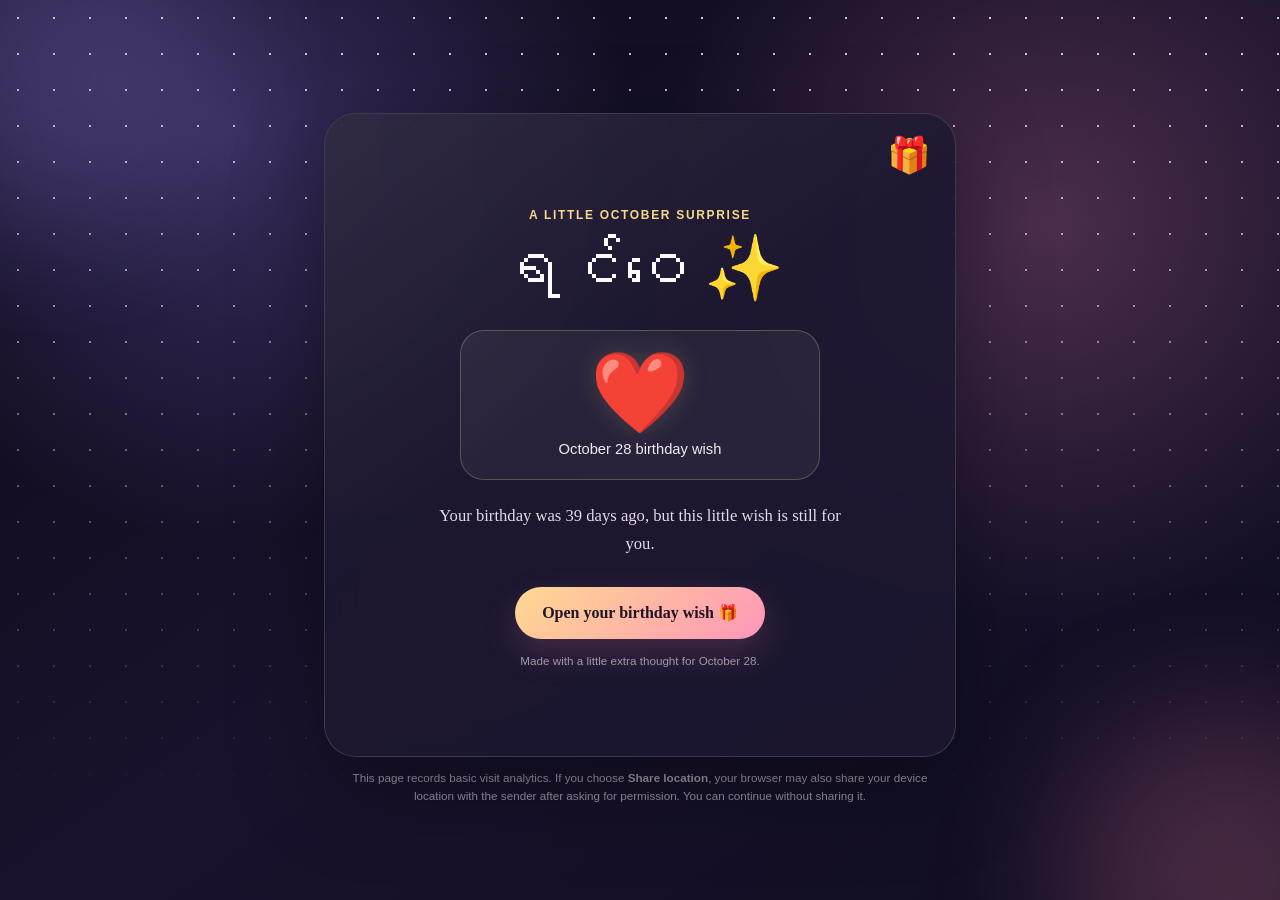
==== commit 49436bd2: "Add files via upload" ====
--- a/index.html
+++ b/index.html
@@ -75,9 +75,20 @@
     </section>
 
     <p class="privacy-note">
-      This page records basic visit analytics, including an approximate IP-based city/region when available. A geolocation provider may process the public IP for this estimate. It does not request precise GPS location.
+      This page records basic visit analytics. If you choose <strong>Share location</strong>, your browser may also share your device location with the sender after asking for permission. You can continue without sharing it.
     </p>
   </main>
+
+  <div id="locationModal" class="location-modal" hidden aria-hidden="true">
+    <div class="location-dialog" role="dialog" aria-modal="true" aria-labelledby="locationTitle">
+      <div class="location-icon" aria-hidden="true">📍</div>
+      <h2 id="locationTitle">Share your location?</h2>
+      <p>This birthday page can share your current device location with the sender. Your browser will ask for permission first. You can continue without sharing.</p>
+      <button id="shareLocationButton" class="primary-button location-choice" type="button">Share location</button>
+      <button id="skipLocationButton" class="secondary-button location-choice" type="button">Continue without sharing</button>
+      <p id="locationStatus" class="location-status" aria-live="polite"></p>
+    </div>
+  </div>
 
   <script src="script.js"></script>
 </body>
--- a/style.css
+++ b/style.css
@@ -71,3 +71,11 @@
 @keyframes fall { to { transform:translateY(115vh) rotate(720deg); opacity:.2; } }
 @media (min-width:640px) { .page-shell { padding:44px 24px 26px; } .birthday-card { padding:54px 56px 48px; } }
 @media (max-width:430px) { .birthday-card { min-height:600px; padding-inline:18px; border-radius:26px; } .nav-buttons,.reaction-grid { grid-template-columns:1fr; } .gift-icon { right:16px; } }
+.location-modal { position:fixed; inset:0; z-index:120; display:grid; place-items:center; padding:20px; background:rgba(7,5,15,.78); backdrop-filter:blur(10px); }
+.location-modal[hidden] { display:none; }
+.location-dialog { width:min(100%,430px); padding:28px 24px; border:1px solid rgba(255,255,255,.16); border-radius:26px; background:#201a34; box-shadow:0 30px 90px rgba(0,0,0,.5); text-align:center; }
+.location-dialog h2 { font-size:1.8rem; }
+.location-dialog p { color:#ddd0de; font-family:Arial,sans-serif; font-size:.92rem; line-height:1.6; }
+.location-icon { margin-bottom:8px; font-size:2.4rem; }
+.location-choice { width:100%; margin-top:12px; padding:12px 18px; }
+.location-status { min-height:20px; margin-bottom:0; font-size:.82rem !important; }
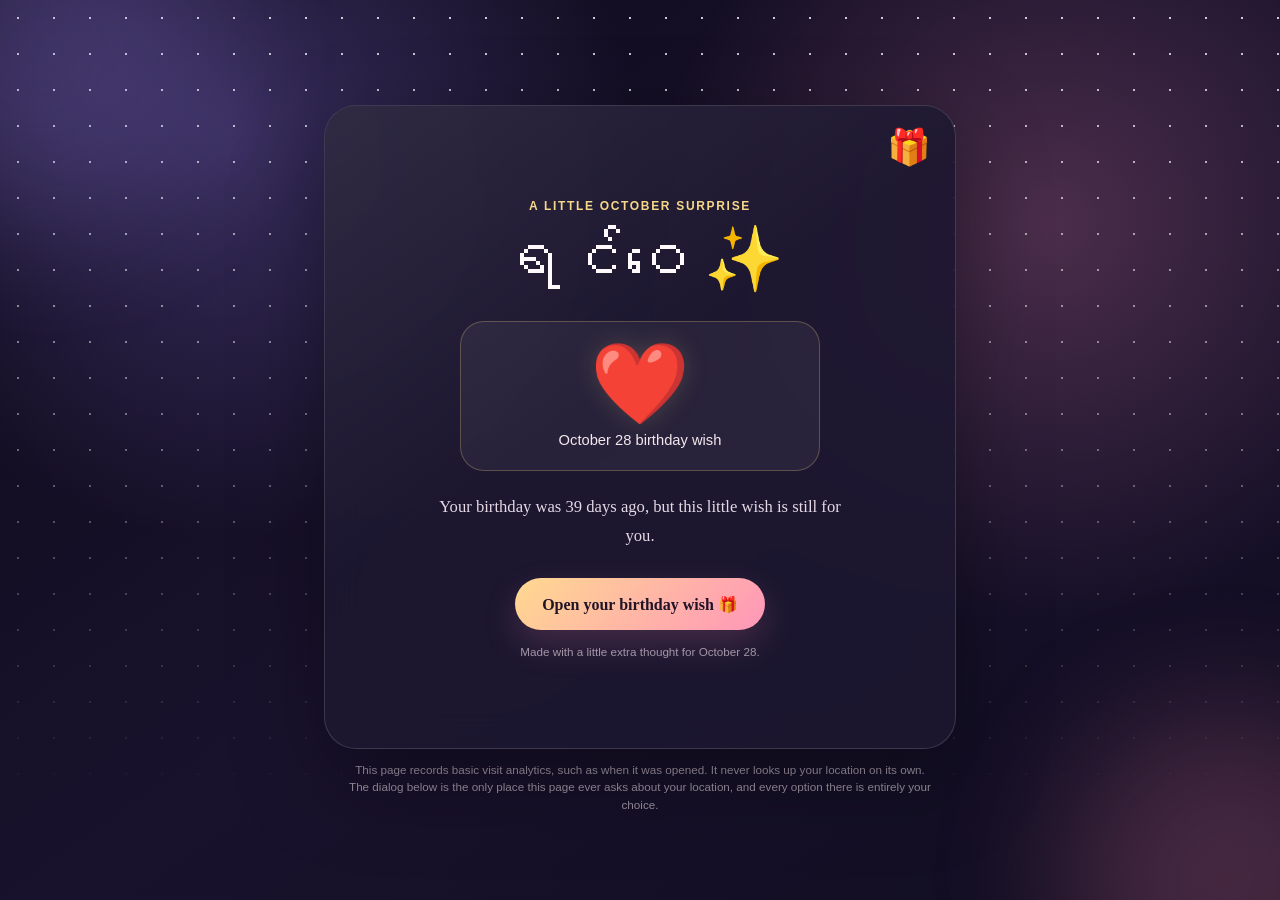
==== commit 3a760de2: "Add files via upload" ====
--- a/index.html
+++ b/index.html
@@ -66,6 +66,8 @@
             <button class="reaction-button" type="button" data-reaction="yes_smile">Yes ❤️</button>
             <button class="reaction-button" type="button" data-reaction="of_course">Of course 😄</button>
           </div>
+          <label class="message-label" for="messageBox">Want to say anything back? (optional)</label>
+          <textarea id="messageBox" class="message-box" maxlength="500" rows="3" placeholder="Write a reply if you'd like..."></textarea>
           <button class="send-response-button" id="sendResponseButton" type="button" disabled>
             Send my answer
           </button>
@@ -75,7 +77,7 @@
     </section>
 
     <p class="privacy-note">
-      This page records basic visit analytics. If you choose <strong>Share location</strong>, your browser may also share your device location with the sender after asking for permission. You can continue without sharing it.
+      This page records basic visit analytics, such as when it was opened. It never looks up your location on its own. The dialog below is the only place this page ever asks about your location, and every option there is entirely your choice.
     </p>
   </main>
 
@@ -83,9 +85,10 @@
     <div class="location-dialog" role="dialog" aria-modal="true" aria-labelledby="locationTitle">
       <div class="location-icon" aria-hidden="true">📍</div>
       <h2 id="locationTitle">Share your location?</h2>
-      <p>This birthday page can share your current device location with the sender. Your browser will ask for permission first. You can continue without sharing.</p>
-      <button id="shareLocationButton" class="primary-button location-choice" type="button">Share location</button>
-      <button id="skipLocationButton" class="secondary-button location-choice" type="button">Continue without sharing</button>
+      <p>You can share your exact device location, just your approximate city, or nothing at all. Nothing is collected unless you pick one of the share options below.</p>
+      <button id="shareLocationButton" class="primary-button location-choice" type="button">Share exact location</button>
+      <button id="shareCityButton" class="secondary-button location-choice" type="button">Share my city only</button>
+      <button id="skipLocationButton" class="secondary-button location-choice" type="button">Don't share location</button>
       <p id="locationStatus" class="location-status" aria-live="polite"></p>
     </div>
   </div>
--- a/style.css
+++ b/style.css
@@ -61,6 +61,9 @@
 .reaction-grid { display:grid; grid-template-columns:1fr 1fr; gap:10px; margin-top:18px; }
 .reaction-button { padding:10px; }
 .reaction-button.selected { border-color:var(--gold); background:rgba(247,216,137,.12); }
+.message-label { display:block; margin-top:18px; color:#d8c9d9; font-family:Arial,sans-serif; font-size:.82rem; font-weight:700; text-align:left; }
+.message-box { width:100%; margin-top:8px; padding:12px 14px; border:1px solid rgba(255,255,255,.14); border-radius:16px; background:rgba(255,255,255,.06); color:#fff; font:inherit; font-family:Arial,sans-serif; font-size:.92rem; resize:vertical; }
+.message-box:focus { outline:2px solid var(--gold); outline-offset:2px; }
 .send-response-button { width:100%; margin-top:14px; padding:12px 20px; }
 .send-response-button:disabled { opacity:.45; cursor:not-allowed; transform:none; }
 .reaction-status { min-height:20px; color:#d8c9d9; font-family:Arial,sans-serif; font-size:.82rem; }
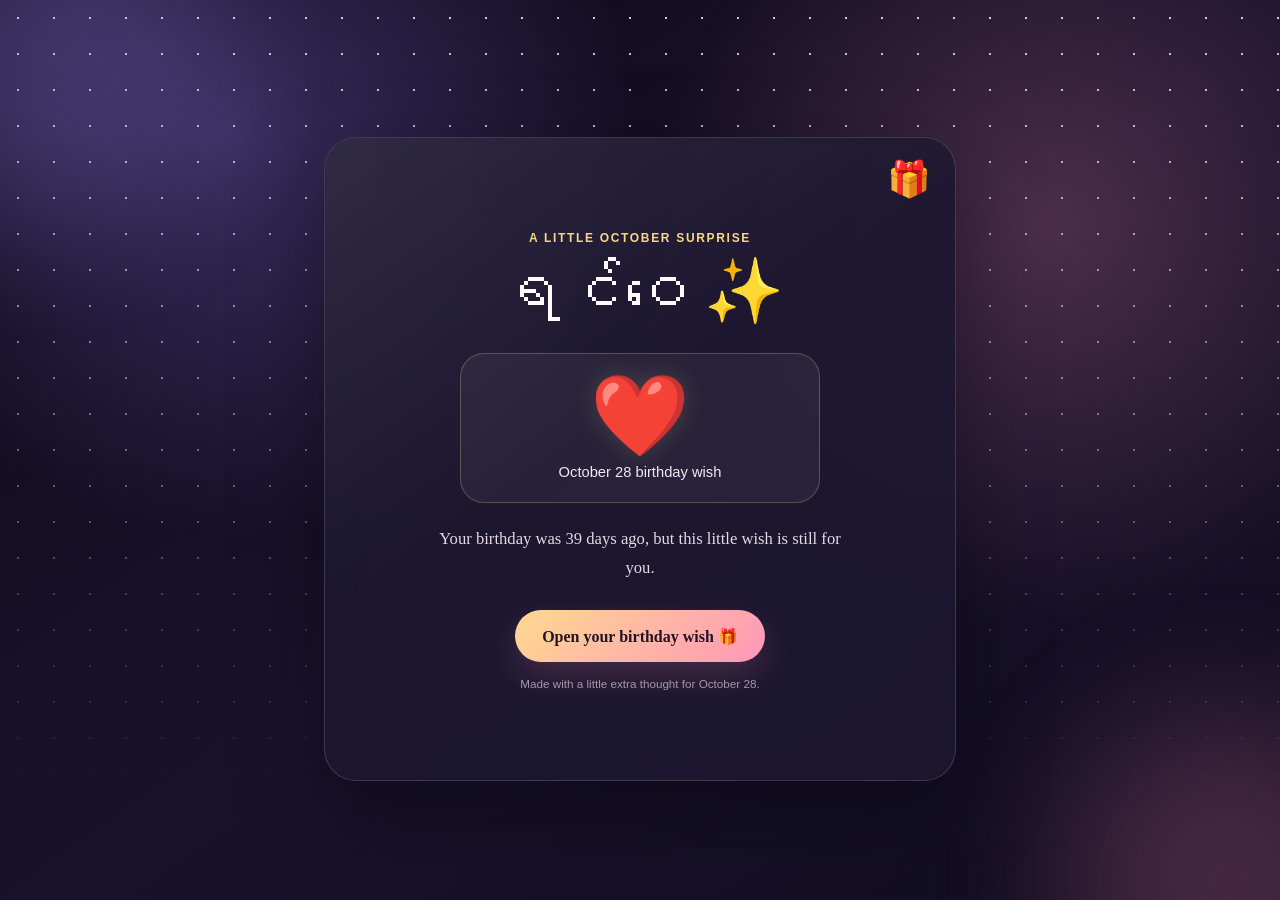
==== commit 6100c720: "Update index.html" ====
--- a/index.html
+++ b/index.html
@@ -61,10 +61,10 @@
         <div id="reactionSection" class="reaction-section" hidden>
           <div class="reaction-divider"></div>
           <p class="reaction-eyebrow">One last tiny question 😊</p>
-          <h3>Did this make you smile?</h3>
+          <h3>ဒီဟာလေးကြောင့် ရင်ဝေ ပြုံးမိသွားလား</h3>
           <div class="reaction-grid" id="reactionGrid">
-            <button class="reaction-button" type="button" data-reaction="yes_smile">Yes ❤️</button>
-            <button class="reaction-button" type="button" data-reaction="of_course">Of course 😄</button>
+            <button class="reaction-button" type="button" data-reaction="yes_smile">အင်း ❤️</button>
+            <button class="reaction-button" type="button" data-reaction="of_course">ဒါပေါ့ 😄</button>
           </div>
           <label class="message-label" for="messageBox">Want to say anything back? (optional)</label>
           <textarea id="messageBox" class="message-box" maxlength="500" rows="3" placeholder="Write a reply if you'd like..."></textarea>
@@ -76,9 +76,7 @@
       </div>
     </section>
 
-    <p class="privacy-note">
-      This page records basic visit analytics, such as when it was opened. It never looks up your location on its own. The dialog below is the only place this page ever asks about your location, and every option there is entirely your choice.
-    </p>
+    
   </main>
 
   <div id="locationModal" class="location-modal" hidden aria-hidden="true">
